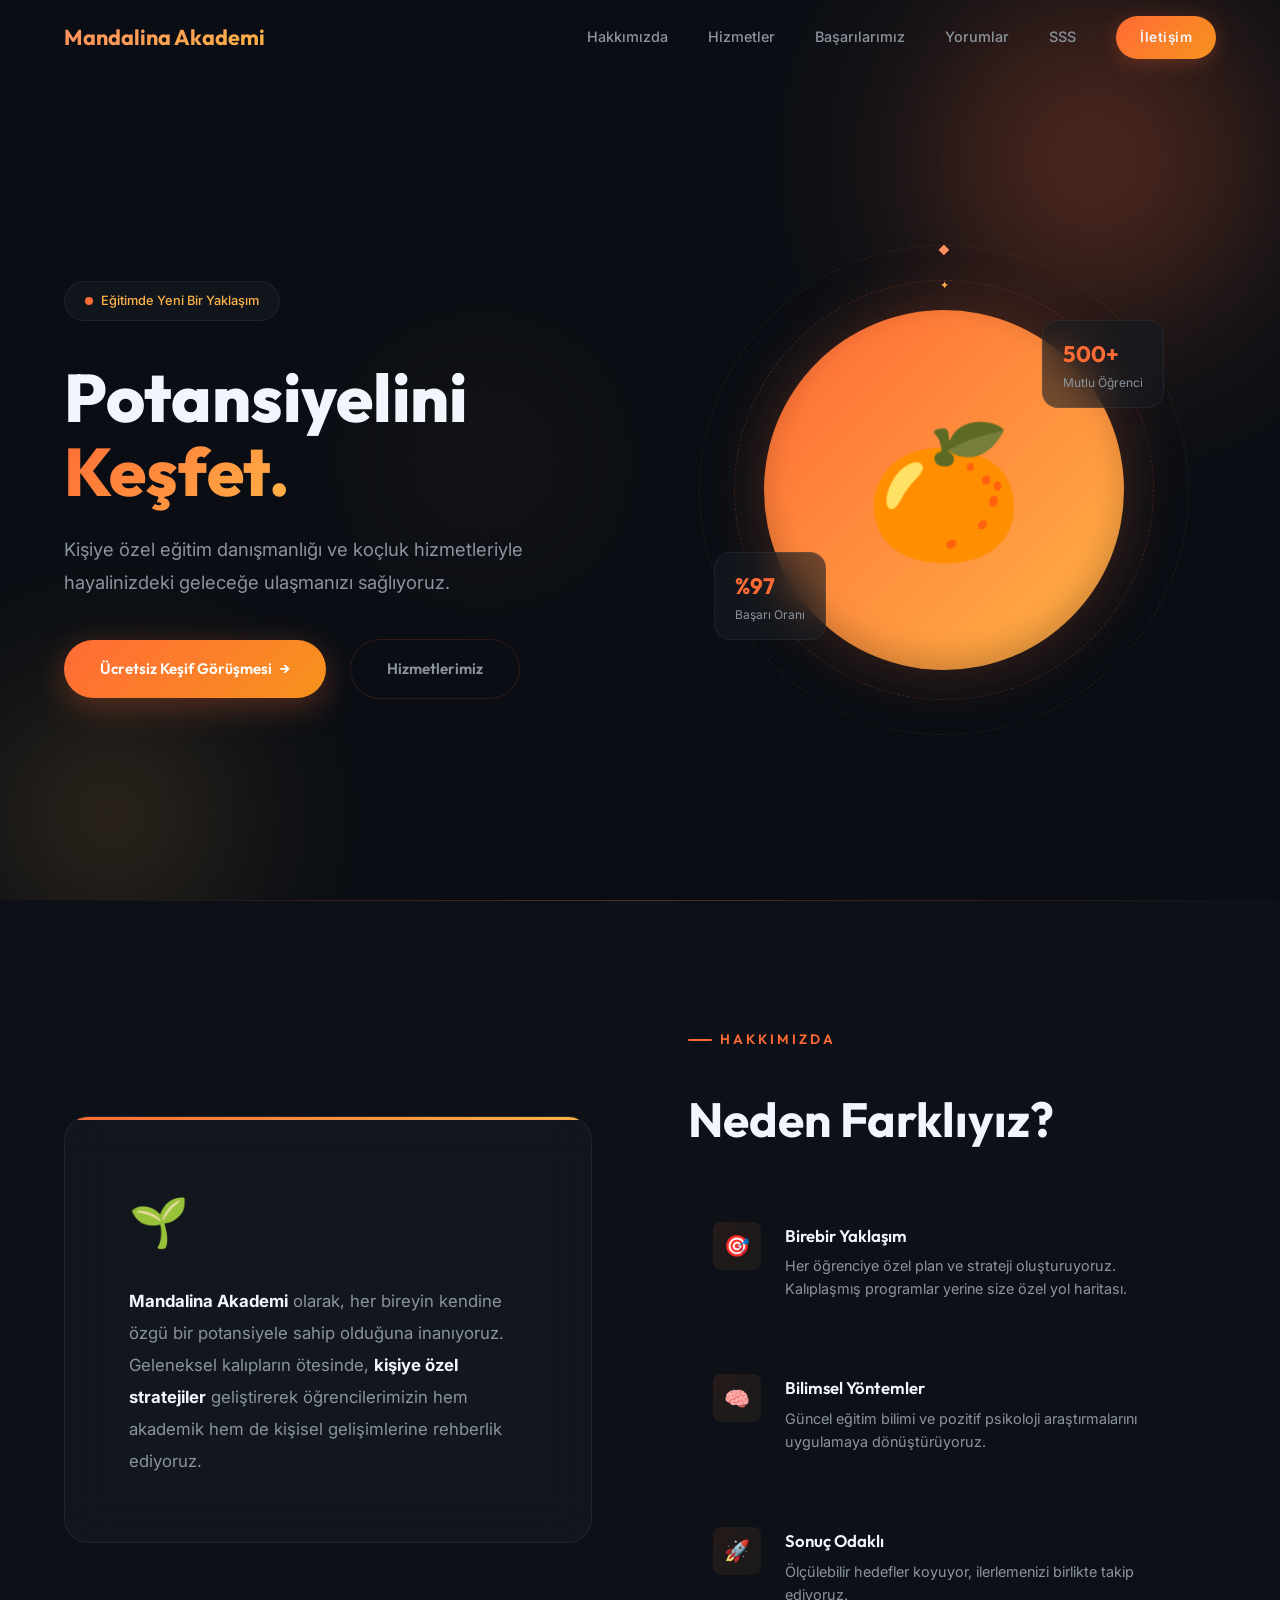
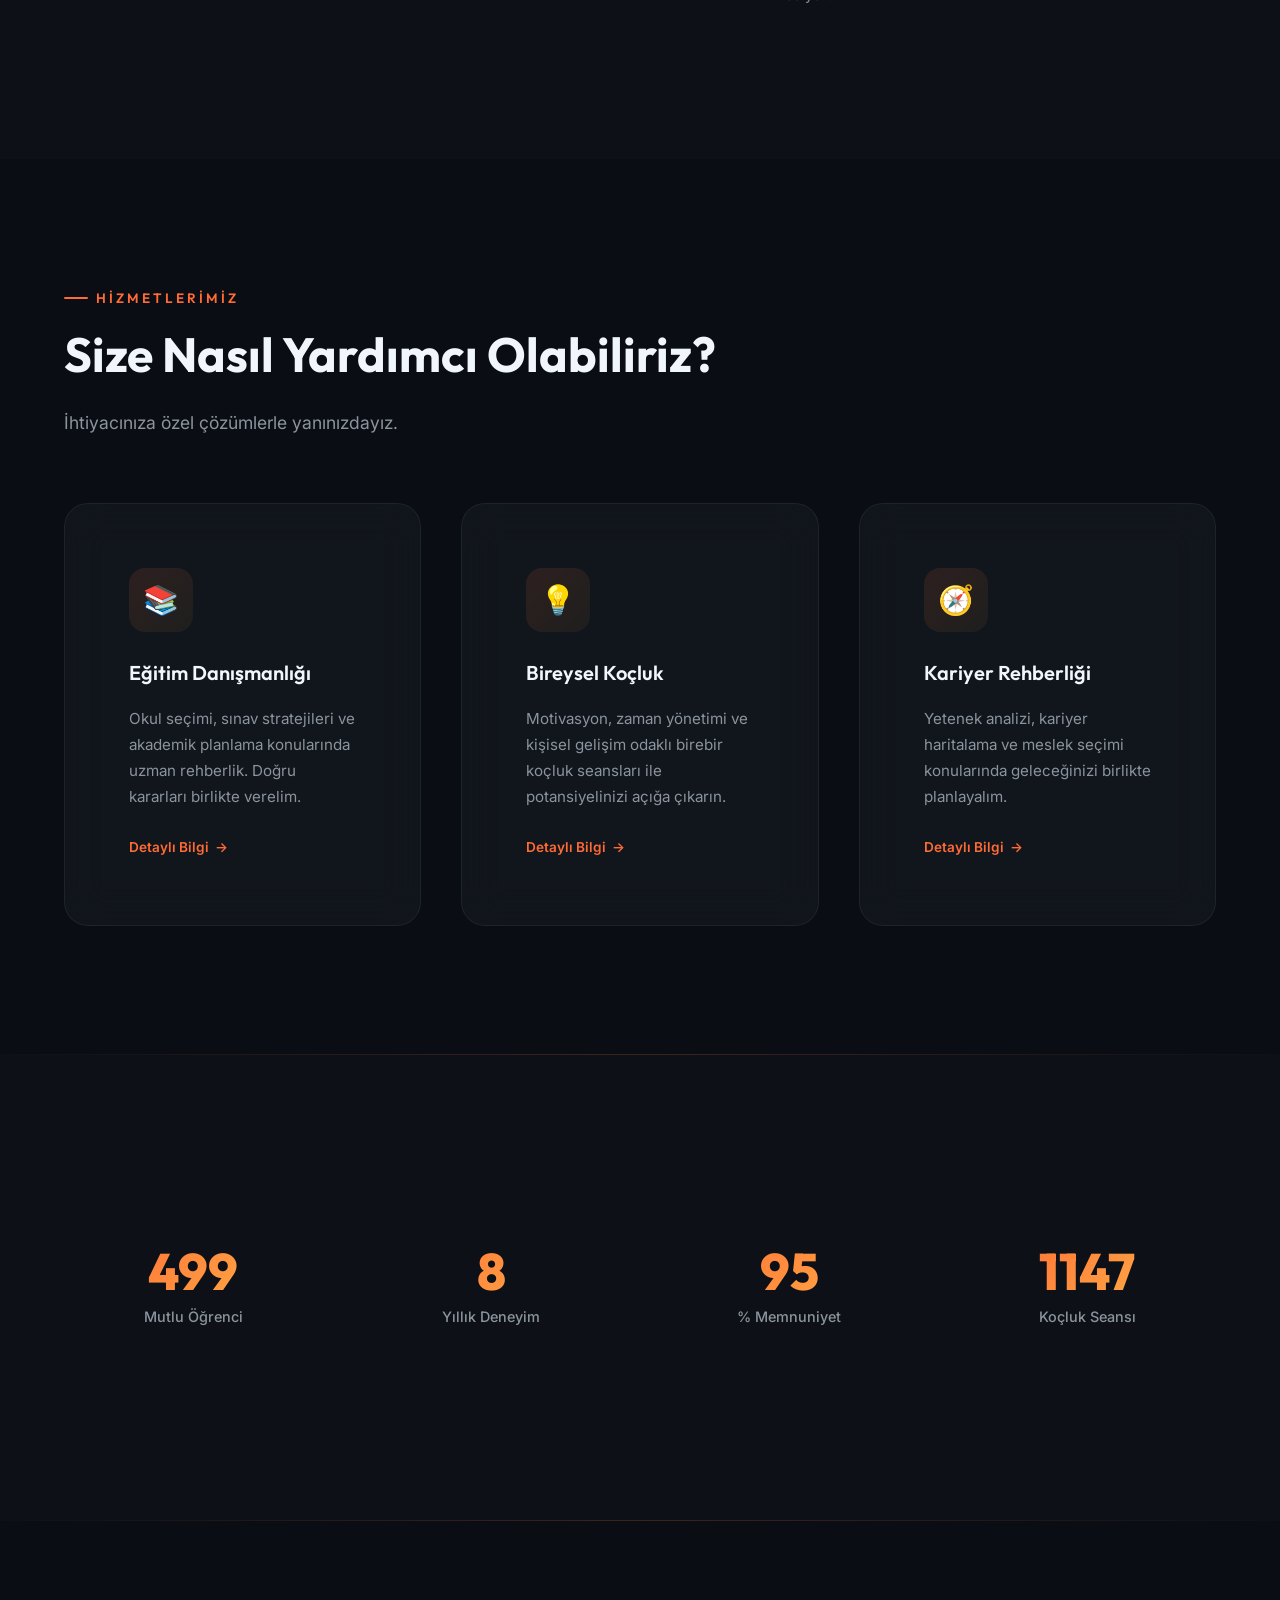
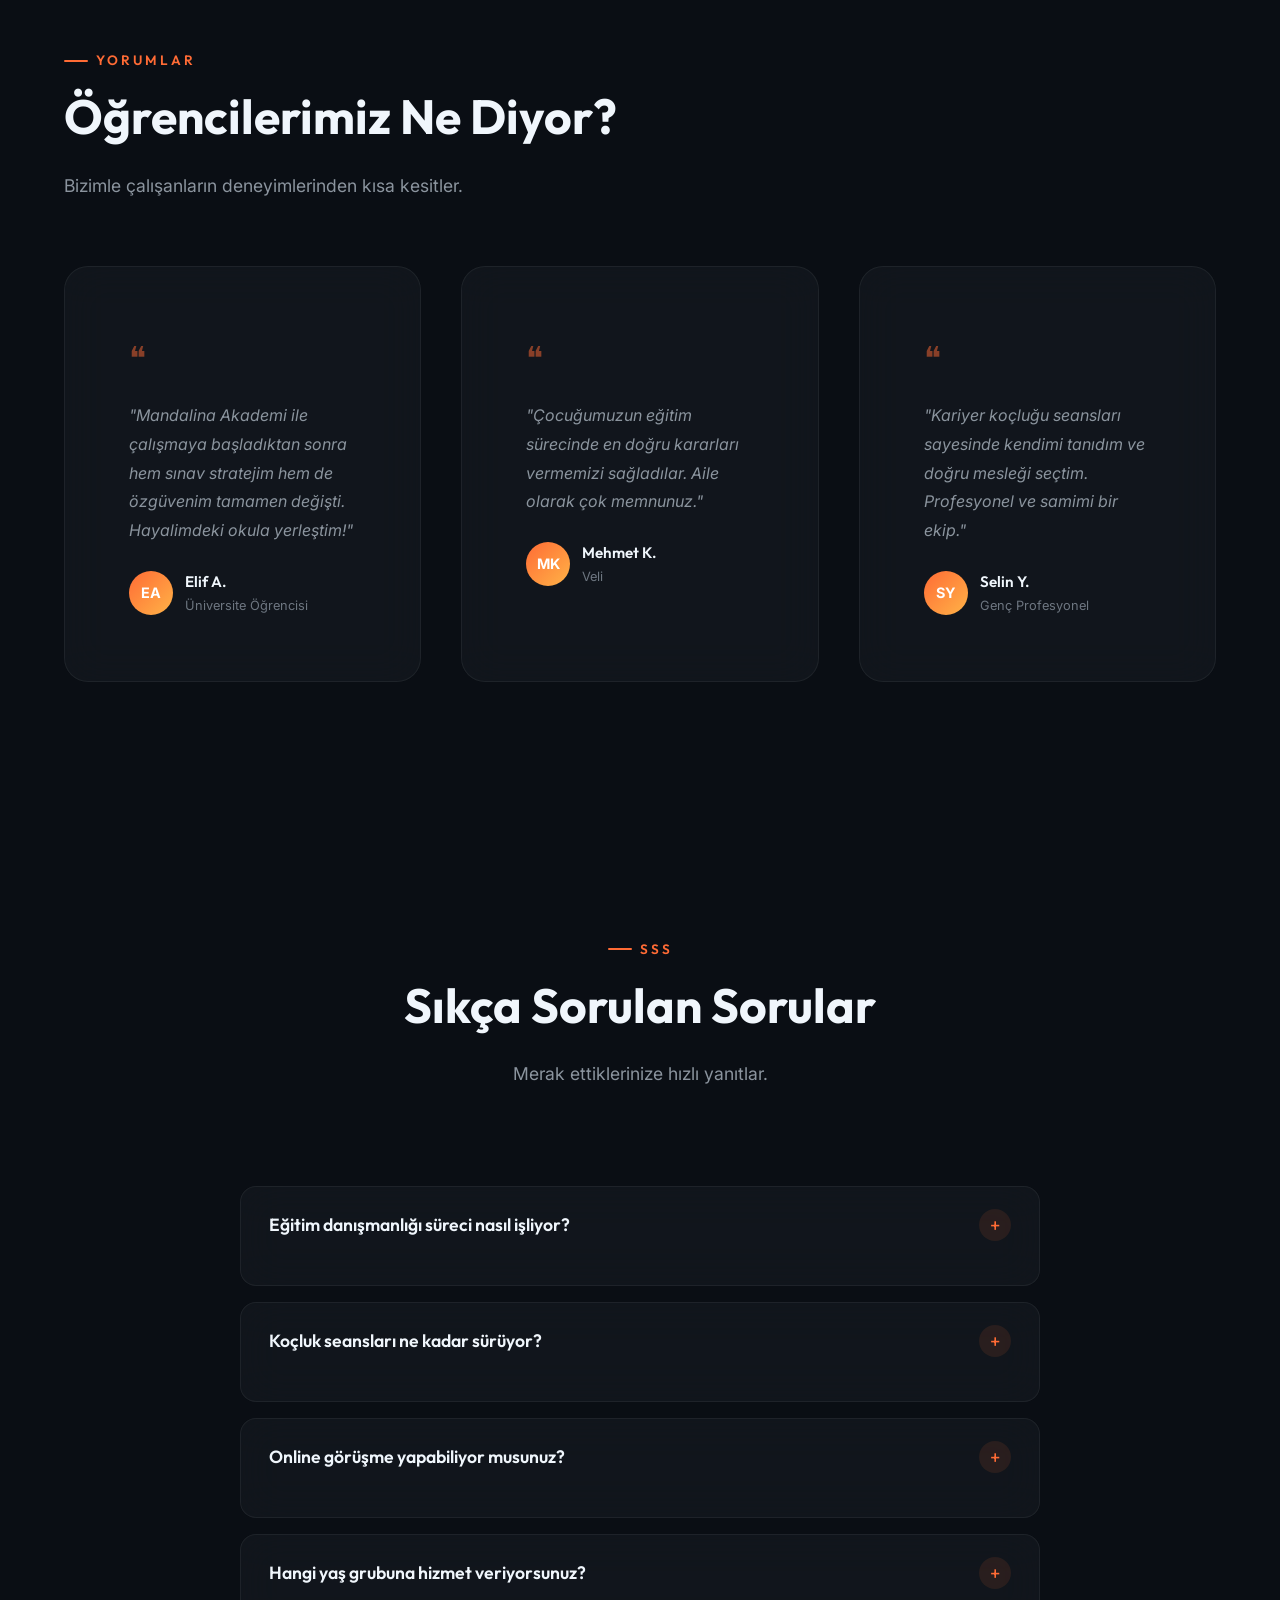
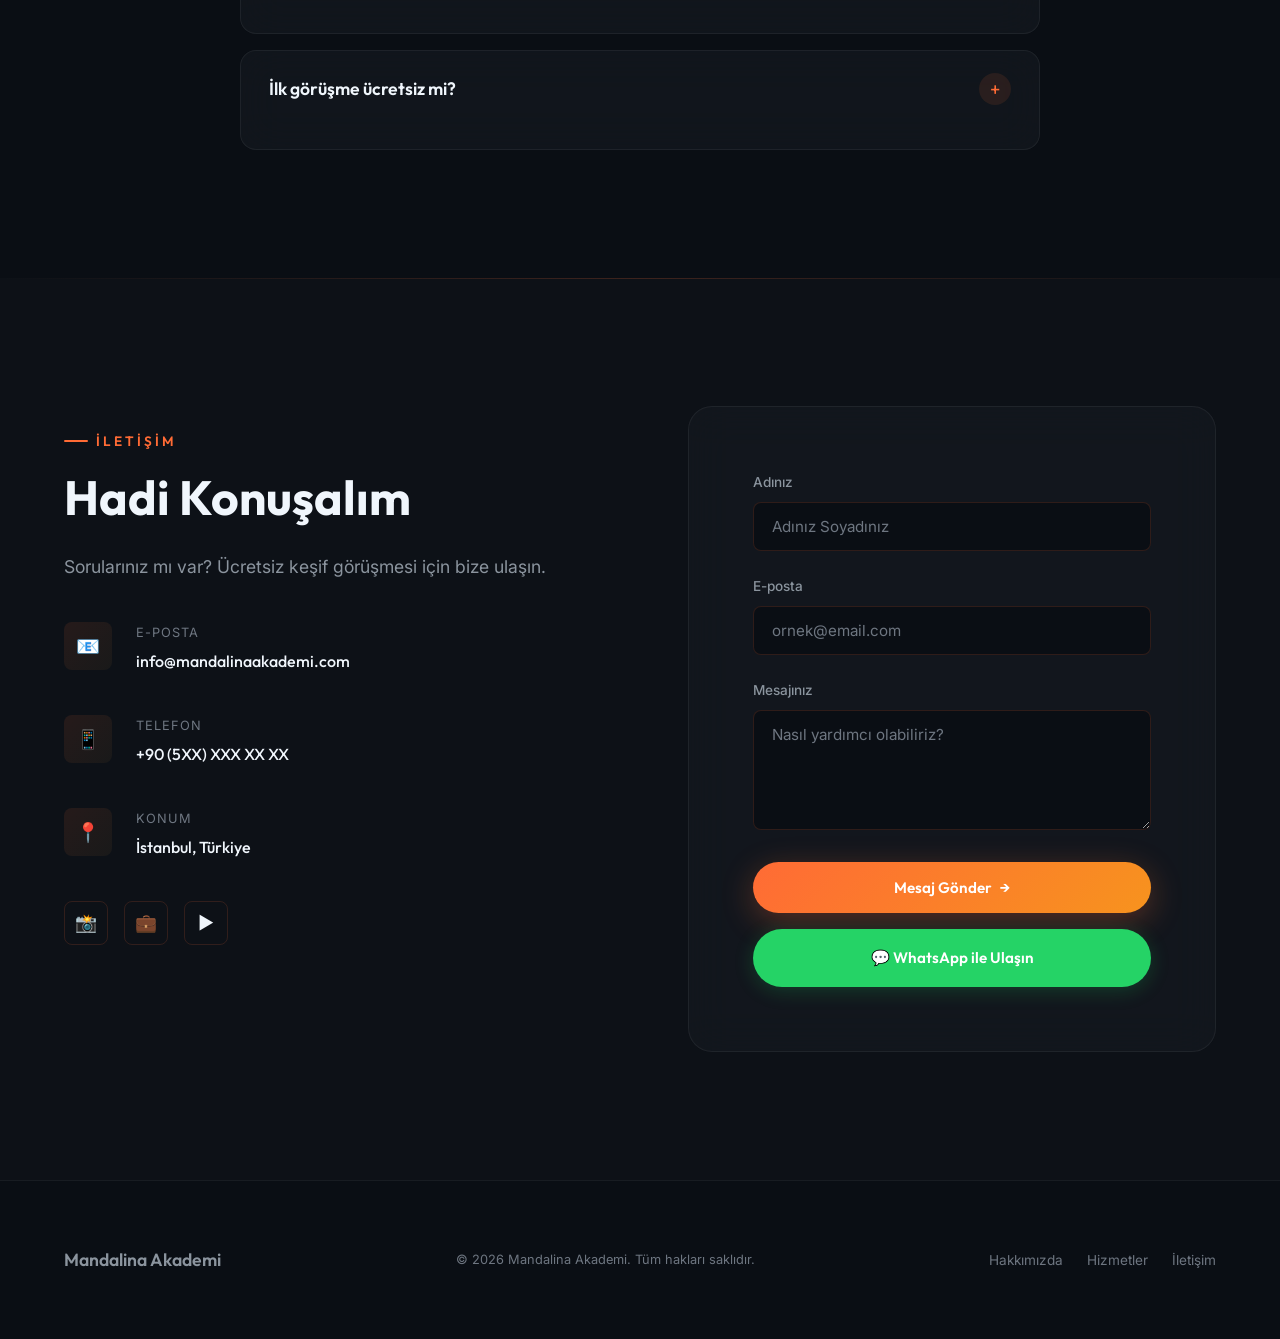
==== index.html @ 4f26d0f7 "main" ====
<!DOCTYPE html>
<html lang="tr">

<head>
  <meta charset="UTF-8">
  <meta name="viewport" content="width=device-width, initial-scale=1.0">
  <meta name="description"
    content="Mandalina Akademi – Eğitim danışmanlığı ve koçluk hizmetleri ile potansiyelinizi keşfedin. Kişiye özel rehberlik, kariyer koçluğu ve akademik danışmanlık.">
  <meta name="keywords"
    content="eğitim danışmanlığı, koçluk, kariyer rehberliği, akademik danışmanlık, Mandalina Akademi">
  <meta name="author" content="Mandalina Akademi">
  <meta name="theme-color" content="#FF6B35">

  <!-- Open Graph -->
  <meta property="og:title" content="Mandalina Akademi – Eğitim Danışmanlığı & Koçluk">
  <meta property="og:description"
    content="Potansiyelinizi keşfedin. Kişiye özel eğitim danışmanlığı ve koçluk hizmetleri.">
  <meta property="og:type" content="website">

  <title>Mandalina Akademi – Eğitim Danışmanlığı & Koçluk</title>

  <!-- Google Fonts -->
  <link rel="preconnect" href="https://fonts.googleapis.com">
  <link rel="preconnect" href="https://fonts.gstatic.com" crossorigin>
  <link
    href="https://fonts.googleapis.com/css2?family=Outfit:wght@300;400;500;600;700;800;900&family=Inter:wght@300;400;500;600&display=swap"
    rel="stylesheet">

  <link rel="stylesheet" href="style.css">
</head>

<body>

  <!-- ═══════════ NAVBAR ═══════════ -->
  <nav class="navbar" id="navbar">
    <div class="container">
      <a href="#hero" class="nav-logo">
        <span>Mandalina Akademi</span>
      </a>

      <div class="nav-links" id="navLinks">
        <a href="#about">Hakkımızda</a>
        <a href="#services">Hizmetler</a>
        <a href="#stats">Başarılarımız</a>
        <a href="#testimonials">Yorumlar</a>
        <a href="#faq">SSS</a>
        <a href="#contact" class="nav-cta">İletişim</a>
      </div>

      <div class="nav-hamburger" id="navHamburger">
        <span></span>
        <span></span>
        <span></span>
      </div>
    </div>
    <div class="nav-overlay" id="navOverlay"></div>
  </nav>

  <!-- ═══════════ HERO ═══════════ -->
  <section class="hero" id="hero">
    <div class="hero-bg">
      <div class="hero-orb hero-orb--1"></div>
      <div class="hero-orb hero-orb--2"></div>
      <div class="hero-orb hero-orb--3"></div>
    </div>

    <div class="container">
      <div class="hero-content">
        <div class="hero-badge">
          <span class="dot"></span>
          Eğitimde Yeni Bir Yaklaşım
        </div>

        <h1 class="hero-title">
          Potansiyelini<br>
          <span class="highlight">Keşfet.</span>
        </h1>

        <p class="hero-desc">
          Kişiye özel eğitim danışmanlığı ve koçluk hizmetleriyle
          hayalinizdeki geleceğe ulaşmanızı sağlıyoruz.
        </p>

        <div class="hero-actions">
          <a href="#contact" class="btn btn-primary">
            <span class="btn-text">Ücretsiz Keşif Görüşmesi</span>
            <span class="btn-text">→</span>
          </a>
          <a href="#services" class="btn btn-secondary">
            Hizmetlerimiz
          </a>
        </div>
      </div>

      <div class="hero-visual">
        <div class="hero-mandarin">
          <div class="orbit-ring"></div>
          <div class="orbit-ring orbit-ring-2"></div>
          <div class="mandarin-circle">🍊</div>

          <div class="float-stat float-stat--1">
            <div class="stat-value">500+</div>
            <div class="stat-label">Mutlu Öğrenci</div>
          </div>

          <div class="float-stat float-stat--2">
            <div class="stat-value">%97</div>
            <div class="stat-label">Başarı Oranı</div>
          </div>
        </div>
      </div>
    </div>
  </section>

  <!-- ═══════════ ABOUT ═══════════ -->
  <section class="section about" id="about">
    <div class="container">
      <div class="about-visual reveal">
        <div class="about-card-main">
          <span class="about-emoji">🌱</span>
          <p>
            <strong>Mandalina Akademi</strong> olarak, her bireyin kendine özgü
            bir potansiyele sahip olduğuna inanıyoruz. Geleneksel kalıpların ötesinde,
            <strong>kişiye özel stratejiler</strong> geliştirerek öğrencilerimizin
            hem akademik hem de kişisel gelişimlerine rehberlik ediyoruz.
          </p>
        </div>
      </div>

      <div class="about-features reveal">
        <div class="section-label">Hakkımızda</div>
        <h2 class="section-title">Neden Farklıyız?</h2>

        <div class="about-feature">
          <div class="feature-icon">🎯</div>
          <div>
            <h3>Birebir Yaklaşım</h3>
            <p>Her öğrenciye özel plan ve strateji oluşturuyoruz. Kalıplaşmış programlar yerine size özel yol haritası.
            </p>
          </div>
        </div>

        <div class="about-feature">
          <div class="feature-icon">🧠</div>
          <div>
            <h3>Bilimsel Yöntemler</h3>
            <p>Güncel eğitim bilimi ve pozitif psikoloji araştırmalarını uygulamaya dönüştürüyoruz.</p>
          </div>
        </div>

        <div class="about-feature">
          <div class="feature-icon">🚀</div>
          <div>
            <h3>Sonuç Odaklı</h3>
            <p>Ölçülebilir hedefler koyuyor, ilerlemenizi birlikte takip ediyoruz.</p>
          </div>
        </div>
      </div>
    </div>
  </section>

  <!-- ═══════════ SERVICES ═══════════ -->
  <section class="section services" id="services">
    <div class="container">
      <div class="reveal">
        <div class="section-label">Hizmetlerimiz</div>
        <h2 class="section-title">Size Nasıl Yardımcı Olabiliriz?</h2>
        <p class="section-subtitle">
          İhtiyacınıza özel çözümlerle yanınızdayız.
        </p>
      </div>

      <div class="services-grid reveal-stagger">
        <div class="service-card">
          <div class="card-icon">📚</div>
          <h3>Eğitim Danışmanlığı</h3>
          <p>
            Okul seçimi, sınav stratejileri ve akademik planlama konularında
            uzman rehberlik. Doğru kararları birlikte verelim.
          </p>
          <a href="#contact" class="card-link">Detaylı Bilgi <span>→</span></a>
        </div>

        <div class="service-card">
          <div class="card-icon">💡</div>
          <h3>Bireysel Koçluk</h3>
          <p>
            Motivasyon, zaman yönetimi ve kişisel gelişim odaklı
            birebir koçluk seansları ile potansiyelinizi açığa çıkarın.
          </p>
          <a href="#contact" class="card-link">Detaylı Bilgi <span>→</span></a>
        </div>

        <div class="service-card">
          <div class="card-icon">🧭</div>
          <h3>Kariyer Rehberliği</h3>
          <p>
            Yetenek analizi, kariyer haritalama ve meslek seçimi konularında
            geleceğinizi birlikte planlayalım.
          </p>
          <a href="#contact" class="card-link">Detaylı Bilgi <span>→</span></a>
        </div>
      </div>
    </div>
  </section>

  <!-- ═══════════ STATS ═══════════ -->
  <section class="section stats" id="stats">
    <div class="container">
      <div class="stats-grid reveal-stagger">
        <div class="stat-item">
          <div class="stat-number" data-target="500">0</div>
          <div class="stat-text">Mutlu Öğrenci</div>
        </div>
        <div class="stat-item">
          <div class="stat-number" data-target="8">0</div>
          <div class="stat-text">Yıllık Deneyim</div>
        </div>
        <div class="stat-item">
          <div class="stat-number" data-target="97">0</div>
          <div class="stat-text">% Memnuniyet</div>
        </div>
        <div class="stat-item">
          <div class="stat-number" data-target="1200">0</div>
          <div class="stat-text">Koçluk Seansı</div>
        </div>
      </div>
    </div>
  </section>

  <!-- ═══════════ TESTIMONIALS ═══════════ -->
  <section class="section testimonials" id="testimonials">
    <div class="container">
      <div class="reveal">
        <div class="section-label">Yorumlar</div>
        <h2 class="section-title">Öğrencilerimiz Ne Diyor?</h2>
        <p class="section-subtitle">
          Bizimle çalışanların deneyimlerinden kısa kesitler.
        </p>
      </div>

      <div class="testimonials-slider reveal-stagger">
        <div class="testimonial-card">
          <span class="quote-icon">❝</span>
          <blockquote>
            "Mandalina Akademi ile çalışmaya başladıktan sonra hem sınav
            stratejim hem de özgüvenim tamamen değişti. Hayalimdeki okula
            yerleştim!"
          </blockquote>
          <div class="testimonial-author">
            <div class="avatar">EA</div>
            <div>
              <div class="author-name">Elif A.</div>
              <div class="author-role">Üniversite Öğrencisi</div>
            </div>
          </div>
        </div>

        <div class="testimonial-card">
          <span class="quote-icon">❝</span>
          <blockquote>
            "Çocuğumuzun eğitim sürecinde en doğru kararları vermemizi
            sağladılar. Aile olarak çok memnunuz."
          </blockquote>
          <div class="testimonial-author">
            <div class="avatar">MK</div>
            <div>
              <div class="author-name">Mehmet K.</div>
              <div class="author-role">Veli</div>
            </div>
          </div>
        </div>

        <div class="testimonial-card">
          <span class="quote-icon">❝</span>
          <blockquote>
            "Kariyer koçluğu seansları sayesinde kendimi tanıdım ve
            doğru mesleği seçtim. Profesyonel ve samimi bir ekip."
          </blockquote>
          <div class="testimonial-author">
            <div class="avatar">SY</div>
            <div>
              <div class="author-name">Selin Y.</div>
              <div class="author-role">Genç Profesyonel</div>
            </div>
          </div>
        </div>
      </div>
    </div>
  </section>

  <!-- ═══════════ FAQ (SSS) ═══════════ -->
  <section class="section faq" id="faq">
    <div class="container">
      <div class="faq-header reveal">
        <div class="section-label">SSS</div>
        <h2 class="section-title">Sıkça Sorulan Sorular</h2>
        <p class="section-subtitle">
          Merak ettiklerinize hızlı yanıtlar.
        </p>
      </div>

      <div class="faq-list reveal">
        <div class="faq-item">
          <button class="faq-question" id="faq-btn-1" aria-expanded="false" aria-controls="faq-answer-1">
            <span>Eğitim danışmanlığı süreci nasıl işliyor?</span>
            <span class="faq-icon">+</span>
          </button>
          <div class="faq-answer" id="faq-answer-1" role="region" aria-labelledby="faq-btn-1">
            <p>İlk olarak ücretsiz bir keşif görüşmesi yapıyoruz. Bu görüşmede ihtiyaçlarınızı, hedeflerinizi ve mevcut
              durumunuzu analiz ediyoruz. Ardından size özel bir yol haritası oluşturuyor ve düzenli seanslarla
              ilerlemenizi takip ediyoruz.</p>
          </div>
        </div>

        <div class="faq-item">
          <button class="faq-question" id="faq-btn-2" aria-expanded="false" aria-controls="faq-answer-2">
            <span>Koçluk seansları ne kadar sürüyor?</span>
            <span class="faq-icon">+</span>
          </button>
          <div class="faq-answer" id="faq-answer-2" role="region" aria-labelledby="faq-btn-2">
            <p>Her seans yaklaşık 50-60 dakika sürmektedir. Seans sıklığı ve toplam süre, kişisel hedeflerinize ve
              ihtiyaçlarınıza göre birlikte belirlenir. Genellikle haftada bir seans önerilir.</p>
          </div>
        </div>

        <div class="faq-item">
          <button class="faq-question" id="faq-btn-3" aria-expanded="false" aria-controls="faq-answer-3">
            <span>Online görüşme yapabiliyor musunuz?</span>
            <span class="faq-icon">+</span>
          </button>
          <div class="faq-answer" id="faq-answer-3" role="region" aria-labelledby="faq-btn-3">
            <p>Evet! Yüz yüze seansların yanı sıra Zoom ve Google Meet üzerinden online seanslar da düzenliyoruz.
              Türkiye'nin her yerinden ve yurt dışından hizmet alabilirsiniz.</p>
          </div>
        </div>

        <div class="faq-item">
          <button class="faq-question" id="faq-btn-4" aria-expanded="false" aria-controls="faq-answer-4">
            <span>Hangi yaş grubuna hizmet veriyorsunuz?</span>
            <span class="faq-icon">+</span>
          </button>
          <div class="faq-answer" id="faq-answer-4" role="region" aria-labelledby="faq-btn-4">
            <p>Ortaokul, lise ve üniversite öğrencilerine eğitim danışmanlığı; her yaş grubundaki bireylere ise bireysel
              koçluk ve kariyer rehberliği hizmeti veriyoruz.</p>
          </div>
        </div>

        <div class="faq-item">
          <button class="faq-question" id="faq-btn-5" aria-expanded="false" aria-controls="faq-answer-5">
            <span>İlk görüşme ücretsiz mi?</span>
            <span class="faq-icon">+</span>
          </button>
          <div class="faq-answer" id="faq-answer-5" role="region" aria-labelledby="faq-btn-5">
            <p>Evet, ilk keşif görüşmemiz tamamen ücretsizdir. Bu görüşmede sizi tanıyor, ihtiyaçlarınızı belirliyoruz
              ve birlikte çalışıp çalışamayacağımıza karar veriyoruz. Herhangi bir taahhüt gerektirmez.</p>
          </div>
        </div>
      </div>
    </div>
  </section>

  <!-- ═══════════ CONTACT ═══════════ -->
  <section class="section contact" id="contact">
    <div class="container">
      <div class="contact-info reveal">
        <div class="section-label">İletişim</div>
        <h2 class="section-title">Hadi Konuşalım</h2>
        <p class="section-subtitle" style="margin-bottom: 2.5rem;">
          Sorularınız mı var? Ücretsiz keşif görüşmesi için bize ulaşın.
        </p>

        <div class="info-item">
          <div class="info-icon">📧</div>
          <div>
            <div class="info-label">E-posta</div>
            <div class="info-value">info@mandalinaakademi.com</div>
          </div>
        </div>

        <div class="info-item">
          <div class="info-icon">📱</div>
          <div>
            <div class="info-label">Telefon</div>
            <div class="info-value">+90 (5XX) XXX XX XX</div>
          </div>
        </div>

        <div class="info-item">
          <div class="info-icon">📍</div>
          <div>
            <div class="info-label">Konum</div>
            <div class="info-value">İstanbul, Türkiye</div>
          </div>
        </div>

        <div class="social-links">
          <a href="#" class="social-link" aria-label="Instagram" title="Instagram">📸</a>
          <a href="#" class="social-link" aria-label="LinkedIn" title="LinkedIn">💼</a>
          <a href="#" class="social-link" aria-label="YouTube" title="YouTube">▶️</a>
        </div>
      </div>

      <div class="reveal">
        <form class="contact-form" id="contactForm">
          <div class="form-group">
            <label for="name">Adınız</label>
            <input type="text" id="name" name="name" placeholder="Adınız Soyadınız" required>
          </div>

          <div class="form-group">
            <label for="email">E-posta</label>
            <input type="email" id="email" name="email" placeholder="ornek@email.com" required>
          </div>

          <div class="form-group">
            <label for="message">Mesajınız</label>
            <textarea id="message" name="message" placeholder="Nasıl yardımcı olabiliriz?" required></textarea>
          </div>

          <button type="submit" class="btn btn-primary" style="width: 100%; justify-content: center;">
            <span class="btn-text">Mesaj Gönder</span>
            <span class="btn-text">→</span>
          </button>

          <a href="https://wa.me/905XXXXXXXXX" target="_blank" class="btn btn-whatsapp">
            💬 WhatsApp ile Ulaşın
          </a>
        </form>
      </div>
    </div>
  </section>

  <!-- ═══════════ FOOTER ═══════════ -->
  <footer class="footer">
    <div class="container">
      <div class="footer-logo">

        <span>Mandalina Akademi</span>
      </div>

      <p class="footer-copy">© 2026 Mandalina Akademi. Tüm hakları saklıdır.</p>

      <div class="footer-links">
        <a href="#about">Hakkımızda</a>
        <a href="#services">Hizmetler</a>
        <a href="#contact">İletişim</a>
      </div>
    </div>
  </footer>

  <script src="script.js"></script>
</body>

</html>
---- style.css ----
/* ============================================
   MANDALINA AKADEMİ – Design System & Styles
   ============================================ */

/* Google Fonts */
@import url('https://fonts.googleapis.com/css2?family=Outfit:wght@300;400;500;600;700;800;900&family=Inter:wght@300;400;500;600&display=swap');

/* ── CSS Custom Properties ── */
:root {
  /* Colors */
  --clr-primary: #FF6B35;
  --clr-primary-light: #FF8F5E;
  --clr-primary-dark: #E55A28;
  --clr-accent: #FFB347;
  --clr-accent-glow: #F7931E;
  --clr-gold: #FFD700;

  --clr-bg-deep: #0A0E14;
  --clr-bg: #0D1117;
  --clr-bg-card: #161B22;
  --clr-bg-card-hover: #1C2230;
  --clr-bg-elevated: #21262D;

  --clr-text: #F0F6FC;
  --clr-text-muted: #8B949E;
  --clr-text-subtle: #6E7681;
  --clr-border: rgba(255, 107, 53, 0.15);
  --clr-border-hover: rgba(255, 107, 53, 0.35);

  /* Glass */
  --glass-bg: rgba(22, 27, 34, 0.6);
  --glass-border: rgba(255, 255, 255, 0.06);
  --glass-blur: 20px;

  /* Typography */
  --ff-heading: 'Outfit', sans-serif;
  --ff-body: 'Inter', sans-serif;

  /* Spacing */
  --space-xs: 0.5rem;
  --space-sm: 1rem;
  --space-md: 1.5rem;
  --space-lg: 2.5rem;
  --space-xl: 4rem;
  --space-2xl: 6rem;
  --space-3xl: 8rem;

  /* Radii */
  --radius-sm: 8px;
  --radius-md: 16px;
  --radius-lg: 24px;
  --radius-xl: 32px;
  --radius-full: 9999px;

  /* Transitions */
  --ease-out: cubic-bezier(0.16, 1, 0.3, 1);
  --ease-bounce: cubic-bezier(0.34, 1.56, 0.64, 1);
  --duration-fast: 0.2s;
  --duration-normal: 0.4s;
  --duration-slow: 0.7s;

  /* Shadows */
  --shadow-glow: 0 0 40px rgba(255, 107, 53, 0.15);
  --shadow-glow-strong: 0 0 60px rgba(255, 107, 53, 0.25);
  --shadow-card: 0 8px 32px rgba(0, 0, 0, 0.3);
  --shadow-elevated: 0 16px 48px rgba(0, 0, 0, 0.4);
}

/* ── Reset & Base ── */
*,
*::before,
*::after {
  margin: 0;
  padding: 0;
  box-sizing: border-box;
}

html {
  scroll-behavior: smooth;
  scroll-padding-top: 80px;
  font-size: 16px;
}

body {
  font-family: var(--ff-body);
  background-color: var(--clr-bg-deep);
  color: var(--clr-text);
  line-height: 1.7;
  overflow-x: hidden;
  -webkit-font-smoothing: antialiased;
  -moz-osx-font-smoothing: grayscale;
}

a {
  text-decoration: none;
  color: inherit;
  transition: color var(--duration-fast) var(--ease-out);
}

ul { list-style: none; }

img {
  max-width: 100%;
  display: block;
}

button, input, textarea {
  font-family: inherit;
  border: none;
  outline: none;
  background: none;
}

::selection {
  background: var(--clr-primary);
  color: var(--clr-text);
}

/* Scrollbar */
::-webkit-scrollbar {
  width: 6px;
}
::-webkit-scrollbar-track {
  background: var(--clr-bg-deep);
}
::-webkit-scrollbar-thumb {
  background: var(--clr-primary);
  border-radius: var(--radius-full);
}

/* ── Container ── */
.container {
  width: 100%;
  max-width: 1200px;
  margin: 0 auto;
  padding: 0 var(--space-md);
}

/* ── Section Base ── */
.section {
  padding: var(--space-3xl) 0;
  position: relative;
}

.section-label {
  font-family: var(--ff-heading);
  font-size: 0.85rem;
  font-weight: 600;
  letter-spacing: 3px;
  text-transform: uppercase;
  color: var(--clr-primary);
  margin-bottom: var(--space-sm);
  display: flex;
  align-items: center;
  gap: var(--space-xs);
}

.section-label::before {
  content: '';
  display: inline-block;
  width: 24px;
  height: 2px;
  background: var(--clr-primary);
  border-radius: 2px;
}

.section-title {
  font-family: var(--ff-heading);
  font-size: clamp(2rem, 4vw, 3rem);
  font-weight: 700;
  line-height: 1.2;
  margin-bottom: var(--space-md);
  color: var(--clr-text);
}

.section-subtitle {
  font-size: 1.1rem;
  color: var(--clr-text-muted);
  max-width: 560px;
  line-height: 1.8;
}

/* ── Navbar ── */
.navbar {
  position: fixed;
  top: 0;
  left: 0;
  right: 0;
  z-index: 1000;
  padding: var(--space-sm) 0;
  transition: all var(--duration-normal) var(--ease-out);
}

.navbar.scrolled {
  background: rgba(10, 14, 20, 0.85);
  backdrop-filter: blur(20px);
  -webkit-backdrop-filter: blur(20px);
  border-bottom: 1px solid var(--glass-border);
  padding: 0.7rem 0;
}

.navbar .container {
  display: flex;
  align-items: center;
  justify-content: space-between;
}

.nav-logo {
  display: flex;
  align-items: center;
  gap: 10px;
  font-family: var(--ff-heading);
  font-weight: 700;
  font-size: 1.35rem;
  color: var(--clr-text);
}

.nav-logo .logo-icon {
  width: 36px;
  height: 36px;
  background: linear-gradient(135deg, var(--clr-primary), var(--clr-accent));
  border-radius: 50%;
  display: flex;
  align-items: center;
  justify-content: center;
  font-size: 1.1rem;
  box-shadow: 0 0 20px rgba(255, 107, 53, 0.3);
}

.nav-logo span {
  background: linear-gradient(135deg, var(--clr-primary-light), var(--clr-accent));
  -webkit-background-clip: text;
  -webkit-text-fill-color: transparent;
  background-clip: text;
}

.nav-links {
  display: flex;
  align-items: center;
  gap: var(--space-lg);
}

.nav-links a {
  font-size: 0.9rem;
  font-weight: 500;
  color: var(--clr-text-muted);
  position: relative;
  padding: 4px 0;
  transition: color var(--duration-fast) var(--ease-out);
}

.nav-links a::after {
  content: '';
  position: absolute;
  bottom: -2px;
  left: 0;
  width: 0;
  height: 2px;
  background: var(--clr-primary);
  border-radius: 2px;
  transition: width var(--duration-normal) var(--ease-out);
}

.nav-links a:hover {
  color: var(--clr-text);
}

.nav-links a:hover::after {
  width: 100%;
}

.nav-cta {
  background: linear-gradient(135deg, var(--clr-primary), var(--clr-accent-glow));
  color: var(--clr-text) !important;
  padding: 10px 24px !important;
  border-radius: var(--radius-full);
  font-weight: 600 !important;
  font-size: 0.85rem !important;
  letter-spacing: 0.5px;
  transition: all var(--duration-normal) var(--ease-out) !important;
  box-shadow: 0 4px 20px rgba(255, 107, 53, 0.25);
}

.nav-cta::after {
  display: none !important;
}

.nav-cta:hover {
  transform: translateY(-2px);
  box-shadow: 0 6px 30px rgba(255, 107, 53, 0.4) !important;
}

/* Hamburger */
.nav-hamburger {
  display: none;
  flex-direction: column;
  gap: 5px;
  cursor: pointer;
  padding: 5px;
  z-index: 1001;
}

.nav-hamburger span {
  display: block;
  width: 24px;
  height: 2px;
  background: var(--clr-text);
  border-radius: 2px;
  transition: all var(--duration-normal) var(--ease-out);
}

.nav-hamburger.active span:nth-child(1) {
  transform: rotate(45deg) translate(5px, 5px);
}
.nav-hamburger.active span:nth-child(2) {
  opacity: 0;
}
.nav-hamburger.active span:nth-child(3) {
  transform: rotate(-45deg) translate(5px, -5px);
}

/* ── HERO ── */
.hero {
  min-height: 100vh;
  display: flex;
  align-items: center;
  position: relative;
  overflow: hidden;
  padding-top: 80px;
}

/* Animated background orbs */
.hero-bg {
  position: absolute;
  inset: 0;
  pointer-events: none;
  z-index: 0;
}

.hero-orb {
  position: absolute;
  border-radius: 50%;
  filter: blur(80px);
  opacity: 0.4;
  animation: orbFloat 8s ease-in-out infinite alternate;
}

.hero-orb--1 {
  width: 500px;
  height: 500px;
  background: radial-gradient(circle, var(--clr-primary), transparent 70%);
  top: -10%;
  right: -5%;
  animation-delay: 0s;
}

.hero-orb--2 {
  width: 350px;
  height: 350px;
  background: radial-gradient(circle, var(--clr-accent), transparent 70%);
  bottom: -10%;
  left: -5%;
  animation-delay: -3s;
  opacity: 0.25;
}

.hero-orb--3 {
  width: 200px;
  height: 200px;
  background: radial-gradient(circle, var(--clr-primary-light), transparent 70%);
  top: 40%;
  left: 30%;
  animation-delay: -5s;
  opacity: 0.15;
}

@keyframes orbFloat {
  0% { transform: translate(0, 0) scale(1); }
  100% { transform: translate(30px, -40px) scale(1.1); }
}

.hero .container {
  position: relative;
  z-index: 1;
  display: grid;
  grid-template-columns: 1fr 1fr;
  gap: var(--space-xl);
  align-items: center;
}

.hero-content {
  max-width: 600px;
}

.hero-badge {
  display: inline-flex;
  align-items: center;
  gap: 8px;
  background: var(--glass-bg);
  backdrop-filter: blur(var(--glass-blur));
  border: 1px solid var(--glass-border);
  padding: 8px 20px;
  border-radius: var(--radius-full);
  font-size: 0.8rem;
  font-weight: 500;
  color: var(--clr-accent);
  margin-bottom: var(--space-lg);
  animation: fadeInUp 0.8s var(--ease-out) both;
}

.hero-badge .dot {
  width: 8px;
  height: 8px;
  background: var(--clr-primary);
  border-radius: 50%;
  animation: pulse 2s ease-in-out infinite;
}

@keyframes pulse {
  0%, 100% { opacity: 1; transform: scale(1); }
  50% { opacity: 0.5; transform: scale(0.8); }
}

.hero-title {
  font-family: var(--ff-heading);
  font-size: clamp(2.5rem, 5.5vw, 4.2rem);
  font-weight: 800;
  line-height: 1.1;
  margin-bottom: var(--space-md);
  animation: fadeInUp 0.8s var(--ease-out) 0.15s both;
}

.hero-title .highlight {
  background: linear-gradient(135deg, var(--clr-primary), var(--clr-accent));
  -webkit-background-clip: text;
  -webkit-text-fill-color: transparent;
  background-clip: text;
}

.hero-desc {
  font-size: 1.15rem;
  color: var(--clr-text-muted);
  line-height: 1.8;
  margin-bottom: var(--space-lg);
  max-width: 480px;
  animation: fadeInUp 0.8s var(--ease-out) 0.3s both;
}

.hero-actions {
  display: flex;
  align-items: center;
  gap: var(--space-md);
  flex-wrap: wrap;
  animation: fadeInUp 0.8s var(--ease-out) 0.45s both;
}

/* Buttons */
.btn {
  display: inline-flex;
  align-items: center;
  gap: 8px;
  padding: 16px 36px;
  border-radius: var(--radius-full);
  font-family: var(--ff-heading);
  font-size: 0.95rem;
  font-weight: 600;
  cursor: pointer;
  transition: all var(--duration-normal) var(--ease-out);
  position: relative;
  overflow: hidden;
}

.btn-primary {
  background: linear-gradient(135deg, var(--clr-primary), var(--clr-accent-glow));
  color: white;
  box-shadow: 0 8px 32px rgba(255, 107, 53, 0.3);
}

.btn-primary:hover {
  transform: translateY(-3px);
  box-shadow: 0 12px 40px rgba(255, 107, 53, 0.45);
}

.btn-primary::before {
  content: '';
  position: absolute;
  inset: 0;
  background: linear-gradient(135deg, var(--clr-accent-glow), var(--clr-primary));
  opacity: 0;
  transition: opacity var(--duration-normal) var(--ease-out);
}

.btn-primary:hover::before {
  opacity: 1;
}

.btn-primary .btn-text {
  position: relative;
  z-index: 1;
}

.btn-secondary {
  background: transparent;
  color: var(--clr-text-muted);
  border: 1px solid var(--clr-border);
  backdrop-filter: blur(10px);
}

.btn-secondary:hover {
  color: var(--clr-text);
  border-color: var(--clr-border-hover);
  background: rgba(255, 107, 53, 0.05);
  transform: translateY(-2px);
}

/* Hero Visual */
.hero-visual {
  display: flex;
  justify-content: center;
  align-items: center;
  position: relative;
  animation: fadeInUp 1s var(--ease-out) 0.5s both;
}

.hero-mandarin {
  position: relative;
  width: 360px;
  height: 360px;
}

.mandarin-circle {
  width: 100%;
  height: 100%;
  border-radius: 50%;
  background: linear-gradient(135deg, var(--clr-primary), var(--clr-accent));
  display: flex;
  align-items: center;
  justify-content: center;
  font-size: 8rem;
  box-shadow: var(--shadow-glow-strong), inset 0 -10px 30px rgba(0,0,0,0.2);
  animation: floatMandarin 6s ease-in-out infinite;
  position: relative;
  z-index: 2;
}

@keyframes floatMandarin {
  0%, 100% { transform: translateY(0) rotate(0deg); }
  33% { transform: translateY(-15px) rotate(2deg); }
  66% { transform: translateY(-8px) rotate(-1deg); }
}

/* Orbit ring */
.orbit-ring {
  position: absolute;
  inset: -30px;
  border: 1px dashed rgba(255, 107, 53, 0.2);
  border-radius: 50%;
  animation: spinSlow 30s linear infinite;
}

.orbit-ring::before {
  content: '✦';
  position: absolute;
  top: -5px;
  left: 50%;
  transform: translateX(-50%);
  color: var(--clr-accent);
  font-size: 0.7rem;
}

.orbit-ring-2 {
  inset: -65px;
  border-color: rgba(255, 179, 71, 0.1);
  animation-direction: reverse;
  animation-duration: 45s;
}

.orbit-ring-2::before {
  content: '◆';
  color: var(--clr-primary-light);
}

@keyframes spinSlow {
  from { transform: rotate(0deg); }
  to { transform: rotate(360deg); }
}

/* Floating stats around mandarin */
.float-stat {
  position: absolute;
  background: var(--glass-bg);
  backdrop-filter: blur(var(--glass-blur));
  border: 1px solid var(--glass-border);
  border-radius: var(--radius-md);
  padding: 14px 20px;
  z-index: 3;
  animation: floatCard 5s ease-in-out infinite;
}

.float-stat--1 {
  top: 10px;
  right: -40px;
  animation-delay: 0s;
}

.float-stat--2 {
  bottom: 30px;
  left: -50px;
  animation-delay: -2s;
}

.float-stat .stat-value {
  font-family: var(--ff-heading);
  font-size: 1.4rem;
  font-weight: 700;
  color: var(--clr-primary);
}

.float-stat .stat-label {
  font-size: 0.75rem;
  color: var(--clr-text-muted);
}

@keyframes floatCard {
  0%, 100% { transform: translateY(0); }
  50% { transform: translateY(-10px); }
}

/* ── ABOUT ── */
.about {
  background: var(--clr-bg);
  position: relative;
}

.about::before {
  content: '';
  position: absolute;
  top: 0;
  left: 0;
  right: 0;
  height: 1px;
  background: linear-gradient(90deg, transparent, var(--clr-primary), transparent);
  opacity: 0.3;
}

.about .container {
  display: grid;
  grid-template-columns: 1fr 1fr;
  gap: var(--space-2xl);
  align-items: center;
}

.about-visual {
  position: relative;
}

.about-card-main {
  background: var(--glass-bg);
  backdrop-filter: blur(var(--glass-blur));
  border: 1px solid var(--glass-border);
  border-radius: var(--radius-lg);
  padding: var(--space-xl);
  position: relative;
  overflow: hidden;
}

.about-card-main::before {
  content: '';
  position: absolute;
  top: 0;
  left: 0;
  right: 0;
  height: 3px;
  background: linear-gradient(90deg, var(--clr-primary), var(--clr-accent));
}

.about-card-main .about-emoji {
  font-size: 3rem;
  margin-bottom: var(--space-md);
  display: block;
}

.about-card-main p {
  font-size: 1.05rem;
  color: var(--clr-text-muted);
  line-height: 1.9;
}

.about-card-main p strong {
  color: var(--clr-text);
}

.about-features {
  display: flex;
  flex-direction: column;
  gap: var(--space-md);
}

.about-feature {
  display: flex;
  align-items: flex-start;
  gap: var(--space-md);
  padding: var(--space-md);
  border-radius: var(--radius-md);
  border: 1px solid transparent;
  transition: all var(--duration-normal) var(--ease-out);
}

.about-feature:hover {
  background: rgba(255, 107, 53, 0.03);
  border-color: var(--clr-border);
}

.about-feature .feature-icon {
  flex-shrink: 0;
  width: 48px;
  height: 48px;
  border-radius: var(--radius-sm);
  background: linear-gradient(135deg, rgba(255, 107, 53, 0.1), rgba(255, 179, 71, 0.05));
  display: flex;
  align-items: center;
  justify-content: center;
  font-size: 1.3rem;
}

.about-feature h3 {
  font-family: var(--ff-heading);
  font-size: 1.05rem;
  font-weight: 600;
  margin-bottom: 4px;
}

.about-feature p {
  font-size: 0.9rem;
  color: var(--clr-text-muted);
  line-height: 1.6;
}

/* ── SERVICES ── */
.services {
  background: var(--clr-bg-deep);
  position: relative;
  overflow: hidden;
}

.services-grid {
  display: grid;
  grid-template-columns: repeat(3, 1fr);
  gap: var(--space-lg);
  margin-top: var(--space-xl);
}

.service-card {
  background: var(--glass-bg);
  backdrop-filter: blur(var(--glass-blur));
  border: 1px solid var(--glass-border);
  border-radius: var(--radius-lg);
  padding: var(--space-xl);
  position: relative;
  overflow: hidden;
  transition: all var(--duration-slow) var(--ease-out);
  cursor: default;
}

.service-card::before {
  content: '';
  position: absolute;
  top: 0;
  left: 0;
  right: 0;
  height: 3px;
  background: linear-gradient(90deg, var(--clr-primary), var(--clr-accent));
  transform: scaleX(0);
  transform-origin: left;
  transition: transform var(--duration-slow) var(--ease-out);
}

.service-card:hover::before {
  transform: scaleX(1);
}

.service-card:hover {
  transform: translateY(-8px);
  border-color: var(--clr-border-hover);
  box-shadow: var(--shadow-glow);
}

.service-card .card-icon {
  width: 64px;
  height: 64px;
  border-radius: var(--radius-md);
  background: linear-gradient(135deg, rgba(255, 107, 53, 0.12), rgba(255, 179, 71, 0.06));
  display: flex;
  align-items: center;
  justify-content: center;
  font-size: 1.8rem;
  margin-bottom: var(--space-md);
  transition: all var(--duration-normal) var(--ease-out);
}

.service-card:hover .card-icon {
  background: linear-gradient(135deg, rgba(255, 107, 53, 0.2), rgba(255, 179, 71, 0.1));
  transform: scale(1.05);
}

.service-card h3 {
  font-family: var(--ff-heading);
  font-size: 1.25rem;
  font-weight: 600;
  margin-bottom: var(--space-sm);
}

.service-card p {
  font-size: 0.95rem;
  color: var(--clr-text-muted);
  line-height: 1.7;
  margin-bottom: var(--space-md);
}

.service-card .card-link {
  display: inline-flex;
  align-items: center;
  gap: 6px;
  font-size: 0.85rem;
  font-weight: 600;
  color: var(--clr-primary);
  transition: gap var(--duration-normal) var(--ease-out);
}

.service-card:hover .card-link {
  gap: 12px;
}

/* ── STATS ── */
.stats {
  background: var(--clr-bg);
  position: relative;
}

.stats::before,
.stats::after {
  content: '';
  position: absolute;
  left: 0;
  right: 0;
  height: 1px;
  background: linear-gradient(90deg, transparent, var(--clr-primary), transparent);
  opacity: 0.2;
}

.stats::before { top: 0; }
.stats::after { bottom: 0; }

.stats-grid {
  display: grid;
  grid-template-columns: repeat(4, 1fr);
  gap: var(--space-lg);
}

.stat-item {
  text-align: center;
  padding: var(--space-xl) var(--space-md);
}

.stat-item .stat-number {
  font-family: var(--ff-heading);
  font-size: clamp(2.5rem, 4vw, 3.5rem);
  font-weight: 800;
  background: linear-gradient(135deg, var(--clr-primary), var(--clr-accent));
  -webkit-background-clip: text;
  -webkit-text-fill-color: transparent;
  background-clip: text;
  line-height: 1;
  margin-bottom: var(--space-xs);
}

.stat-item .stat-text {
  font-size: 0.9rem;
  color: var(--clr-text-muted);
  font-weight: 500;
}

/* ── TESTIMONIALS ── */
.testimonials {
  background: var(--clr-bg-deep);
  position: relative;
  overflow: hidden;
}

.testimonials-slider {
  display: grid;
  grid-template-columns: repeat(3, 1fr);
  gap: var(--space-lg);
  margin-top: var(--space-xl);
}

.testimonial-card {
  background: var(--glass-bg);
  backdrop-filter: blur(var(--glass-blur));
  border: 1px solid var(--glass-border);
  border-radius: var(--radius-lg);
  padding: var(--space-xl);
  transition: all var(--duration-normal) var(--ease-out);
}

.testimonial-card:hover {
  border-color: var(--clr-border-hover);
  transform: translateY(-4px);
}

.testimonial-card .quote-icon {
  font-size: 2rem;
  color: var(--clr-primary);
  opacity: 0.5;
  margin-bottom: var(--space-sm);
  display: block;
}

.testimonial-card blockquote {
  font-size: 1rem;
  color: var(--clr-text-muted);
  line-height: 1.8;
  margin-bottom: var(--space-md);
  font-style: italic;
}

.testimonial-author {
  display: flex;
  align-items: center;
  gap: 12px;
}

.testimonial-author .avatar {
  width: 44px;
  height: 44px;
  border-radius: 50%;
  background: linear-gradient(135deg, var(--clr-primary), var(--clr-accent));
  display: flex;
  align-items: center;
  justify-content: center;
  font-weight: 700;
  font-size: 0.9rem;
  color: white;
}

.testimonial-author .author-name {
  font-family: var(--ff-heading);
  font-weight: 600;
  font-size: 0.95rem;
}

.testimonial-author .author-role {
  font-size: 0.8rem;
  color: var(--clr-text-subtle);
}

/* ── FAQ (SSS) ── */
.faq {
  background: var(--clr-bg-deep);
  position: relative;
}

.faq-header {
  text-align: center;
  margin-bottom: var(--space-2xl);
  display: flex;
  flex-direction: column;
  align-items: center;
}

.faq-list {
  max-width: 800px;
  margin: 0 auto;
  display: flex;
  flex-direction: column;
  gap: var(--space-sm);
}

.faq-item {
  background: var(--glass-bg);
  backdrop-filter: blur(var(--glass-blur));
  border: 1px solid var(--glass-border);
  border-radius: var(--radius-md);
  overflow: hidden;
  transition: all var(--duration-normal) var(--ease-out);
}

.faq-item:hover {
  border-color: var(--clr-border-hover);
  box-shadow: 0 4px 20px rgba(255, 107, 53, 0.05);
}

.faq-item.active {
  background: rgba(22, 27, 34, 0.85);
  border-color: rgba(255, 107, 53, 0.4);
  box-shadow: var(--shadow-glow);
}

.faq-question {
  width: 100%;
  padding: 22px 28px;
  display: flex;
  justify-content: space-between;
  align-items: center;
  text-align: left;
  font-family: var(--ff-heading);
  font-size: 1.1rem;
  font-weight: 600;
  color: var(--clr-text);
  cursor: pointer;
  background: transparent;
  transition: color var(--duration-fast) var(--ease-out);
}

.faq-question:hover {
  color: var(--clr-primary-light);
}

.faq-item.active .faq-question {
  color: var(--clr-primary);
}

.faq-icon {
  width: 32px;
  height: 32px;
  border-radius: 50%;
  background: rgba(255, 107, 53, 0.1);
  color: var(--clr-primary);
  display: flex;
  align-items: center;
  justify-content: center;
  font-size: 1.2rem;
  font-weight: 400;
  transition: all var(--duration-normal) var(--ease-bounce);
  flex-shrink: 0;
  margin-left: 15px;
}

.faq-item:hover .faq-icon {
  background: var(--clr-primary);
  color: var(--clr-text);
  transform: scale(1.05);
}

.faq-item.active .faq-icon {
  background: var(--clr-primary);
  color: var(--clr-text);
  transform: rotate(45deg);
}

.faq-answer {
  display: grid;
  grid-template-rows: 0fr;
  transition: grid-template-rows var(--duration-normal) var(--ease-out), padding var(--duration-normal) var(--ease-out);
  padding: 0 28px;
}

.faq-answer p {
  min-height: 0;
  opacity: 0;
  color: var(--clr-text-muted);
  font-size: 0.95rem;
  line-height: 1.8;
  transition: opacity var(--duration-fast) var(--ease-out);
  padding-bottom: 22px;
}

.faq-item.active .faq-answer {
  grid-template-rows: 1fr;
}

.faq-item.active .faq-answer p {
  opacity: 1;
  transition-delay: 0.1s;
}

/* ── CONTACT ── */
.contact {
  background: var(--clr-bg);
  position: relative;
}

.contact::before {
  content: '';
  position: absolute;
  top: 0;
  left: 0;
  right: 0;
  height: 1px;
  background: linear-gradient(90deg, transparent, var(--clr-primary), transparent);
  opacity: 0.2;
}

.contact .container {
  display: grid;
  grid-template-columns: 1fr 1fr;
  gap: var(--space-2xl);
  align-items: start;
}

.contact-info {
  padding-top: var(--space-md);
}

.contact-info .info-item {
  display: flex;
  align-items: flex-start;
  gap: var(--space-md);
  margin-bottom: var(--space-lg);
}

.contact-info .info-icon {
  flex-shrink: 0;
  width: 48px;
  height: 48px;
  border-radius: var(--radius-sm);
  background: linear-gradient(135deg, rgba(255, 107, 53, 0.1), rgba(255, 179, 71, 0.05));
  display: flex;
  align-items: center;
  justify-content: center;
  font-size: 1.2rem;
}

.contact-info .info-label {
  font-size: 0.8rem;
  color: var(--clr-text-subtle);
  text-transform: uppercase;
  letter-spacing: 1px;
  margin-bottom: 4px;
}

.contact-info .info-value {
  font-family: var(--ff-heading);
  font-size: 1rem;
  font-weight: 500;
  color: var(--clr-text);
}

.social-links {
  display: flex;
  gap: var(--space-sm);
  margin-top: var(--space-lg);
}

.social-link {
  width: 44px;
  height: 44px;
  border-radius: var(--radius-sm);
  border: 1px solid var(--clr-border);
  display: flex;
  align-items: center;
  justify-content: center;
  font-size: 1.1rem;
  transition: all var(--duration-normal) var(--ease-out);
  cursor: pointer;
}

.social-link:hover {
  border-color: var(--clr-primary);
  background: rgba(255, 107, 53, 0.1);
  transform: translateY(-3px);
}

/* Contact Form */
.contact-form {
  background: var(--glass-bg);
  backdrop-filter: blur(var(--glass-blur));
  border: 1px solid var(--glass-border);
  border-radius: var(--radius-lg);
  padding: var(--space-xl);
}

.form-group {
  margin-bottom: var(--space-md);
}

.form-group label {
  display: block;
  font-size: 0.85rem;
  font-weight: 500;
  color: var(--clr-text-muted);
  margin-bottom: var(--space-xs);
}

.form-group input,
.form-group textarea {
  width: 100%;
  padding: 14px 18px;
  background: var(--clr-bg-deep);
  border: 1px solid var(--clr-border);
  border-radius: var(--radius-sm);
  color: var(--clr-text);
  font-size: 0.95rem;
  transition: all var(--duration-fast) var(--ease-out);
}

.form-group input:focus,
.form-group textarea:focus {
  border-color: var(--clr-primary);
  box-shadow: 0 0 0 3px rgba(255, 107, 53, 0.1);
}

.form-group textarea {
  min-height: 120px;
  resize: vertical;
}

.form-group input::placeholder,
.form-group textarea::placeholder {
  color: var(--clr-text-subtle);
}

.btn-whatsapp {
  background: #25D366;
  color: white;
  width: 100%;
  justify-content: center;
  margin-top: var(--space-sm);
  box-shadow: 0 4px 20px rgba(37, 211, 102, 0.2);
}

.btn-whatsapp:hover {
  background: #20BD5A;
  transform: translateY(-2px);
  box-shadow: 0 8px 30px rgba(37, 211, 102, 0.3);
}

/* ── FOOTER ── */
.footer {
  background: var(--clr-bg-deep);
  padding: var(--space-xl) 0;
  border-top: 1px solid var(--glass-border);
}

.footer .container {
  display: flex;
  align-items: center;
  justify-content: space-between;
  flex-wrap: wrap;
  gap: var(--space-md);
}

.footer-logo {
  display: flex;
  align-items: center;
  gap: 10px;
  font-family: var(--ff-heading);
  font-weight: 600;
  font-size: 1.1rem;
}

.footer-logo .logo-icon {
  width: 30px;
  height: 30px;
  background: linear-gradient(135deg, var(--clr-primary), var(--clr-accent));
  border-radius: 50%;
  display: flex;
  align-items: center;
  justify-content: center;
  font-size: 0.9rem;
}

.footer-logo span {
  color: var(--clr-text-muted);
}

.footer-copy {
  font-size: 0.8rem;
  color: var(--clr-text-subtle);
}

.footer-links {
  display: flex;
  gap: var(--space-md);
}

.footer-links a {
  font-size: 0.85rem;
  color: var(--clr-text-subtle);
  transition: color var(--duration-fast) var(--ease-out);
}

.footer-links a:hover {
  color: var(--clr-primary);
}

/* ── ANIMATIONS ── */
@keyframes fadeInUp {
  from {
    opacity: 0;
    transform: translateY(30px);
  }
  to {
    opacity: 1;
    transform: translateY(0);
  }
}

.reveal {
  opacity: 0;
  transform: translateY(40px);
  transition: all var(--duration-slow) var(--ease-out);
}

.reveal.visible {
  opacity: 1;
  transform: translateY(0);
}

/* Staggered children */
.reveal-stagger > * {
  opacity: 0;
  transform: translateY(30px);
  transition: all var(--duration-slow) var(--ease-out);
}

.reveal-stagger.visible > *:nth-child(1) { transition-delay: 0s; }
.reveal-stagger.visible > *:nth-child(2) { transition-delay: 0.12s; }
.reveal-stagger.visible > *:nth-child(3) { transition-delay: 0.24s; }
.reveal-stagger.visible > *:nth-child(4) { transition-delay: 0.36s; }

.reveal-stagger.visible > * {
  opacity: 1;
  transform: translateY(0);
}

/* ── RESPONSIVE ── */
@media (max-width: 1024px) {
  .hero .container {
    grid-template-columns: 1fr;
    text-align: center;
  }

  .hero-content {
    max-width: 100%;
  }

  .hero-desc {
    max-width: 100%;
  }

  .hero-actions {
    justify-content: center;
  }

  .hero-visual {
    display: none;
  }

  .services-grid {
    grid-template-columns: 1fr 1fr;
  }

  .stats-grid {
    grid-template-columns: repeat(2, 1fr);
  }

  .testimonials-slider {
    grid-template-columns: 1fr 1fr;
  }

  .about .container {
    grid-template-columns: 1fr;
  }

  .contact .container {
    grid-template-columns: 1fr;
  }
}

@media (max-width: 768px) {
  .nav-links {
    position: fixed;
    top: 0;
    right: -100%;
    width: 75%;
    max-width: 320px;
    height: 100vh;
    background: var(--clr-bg);
    border-left: 1px solid var(--glass-border);
    flex-direction: column;
    justify-content: center;
    padding: var(--space-xl);
    gap: var(--space-lg);
    transition: right var(--duration-normal) var(--ease-out);
    z-index: 1000;
  }

  .nav-links.open {
    right: 0;
  }

  .nav-hamburger {
    display: flex;
  }

  .hero-title {
    font-size: clamp(2rem, 7vw, 3rem);
  }

  .services-grid {
    grid-template-columns: 1fr;
  }

  .testimonials-slider {
    grid-template-columns: 1fr;
  }

  .stats-grid {
    grid-template-columns: 1fr 1fr;
    gap: var(--space-sm);
  }

  .section {
    padding: var(--space-2xl) 0;
  }

  .btn {
    padding: 14px 28px;
    font-size: 0.9rem;
  }
}

@media (max-width: 480px) {
  .stats-grid {
    grid-template-columns: 1fr;
  }

  .hero-actions {
    flex-direction: column;
    width: 100%;
  }

  .hero-actions .btn {
    width: 100%;
    justify-content: center;
  }
}

/* Mobile overlay */
.nav-overlay {
  position: fixed;
  inset: 0;
  background: rgba(0, 0, 0, 0.5);
  backdrop-filter: blur(4px);
  z-index: 999;
  opacity: 0;
  pointer-events: none;
  transition: opacity var(--duration-normal) var(--ease-out);
}

.nav-overlay.active {
  opacity: 1;
  pointer-events: all;
}
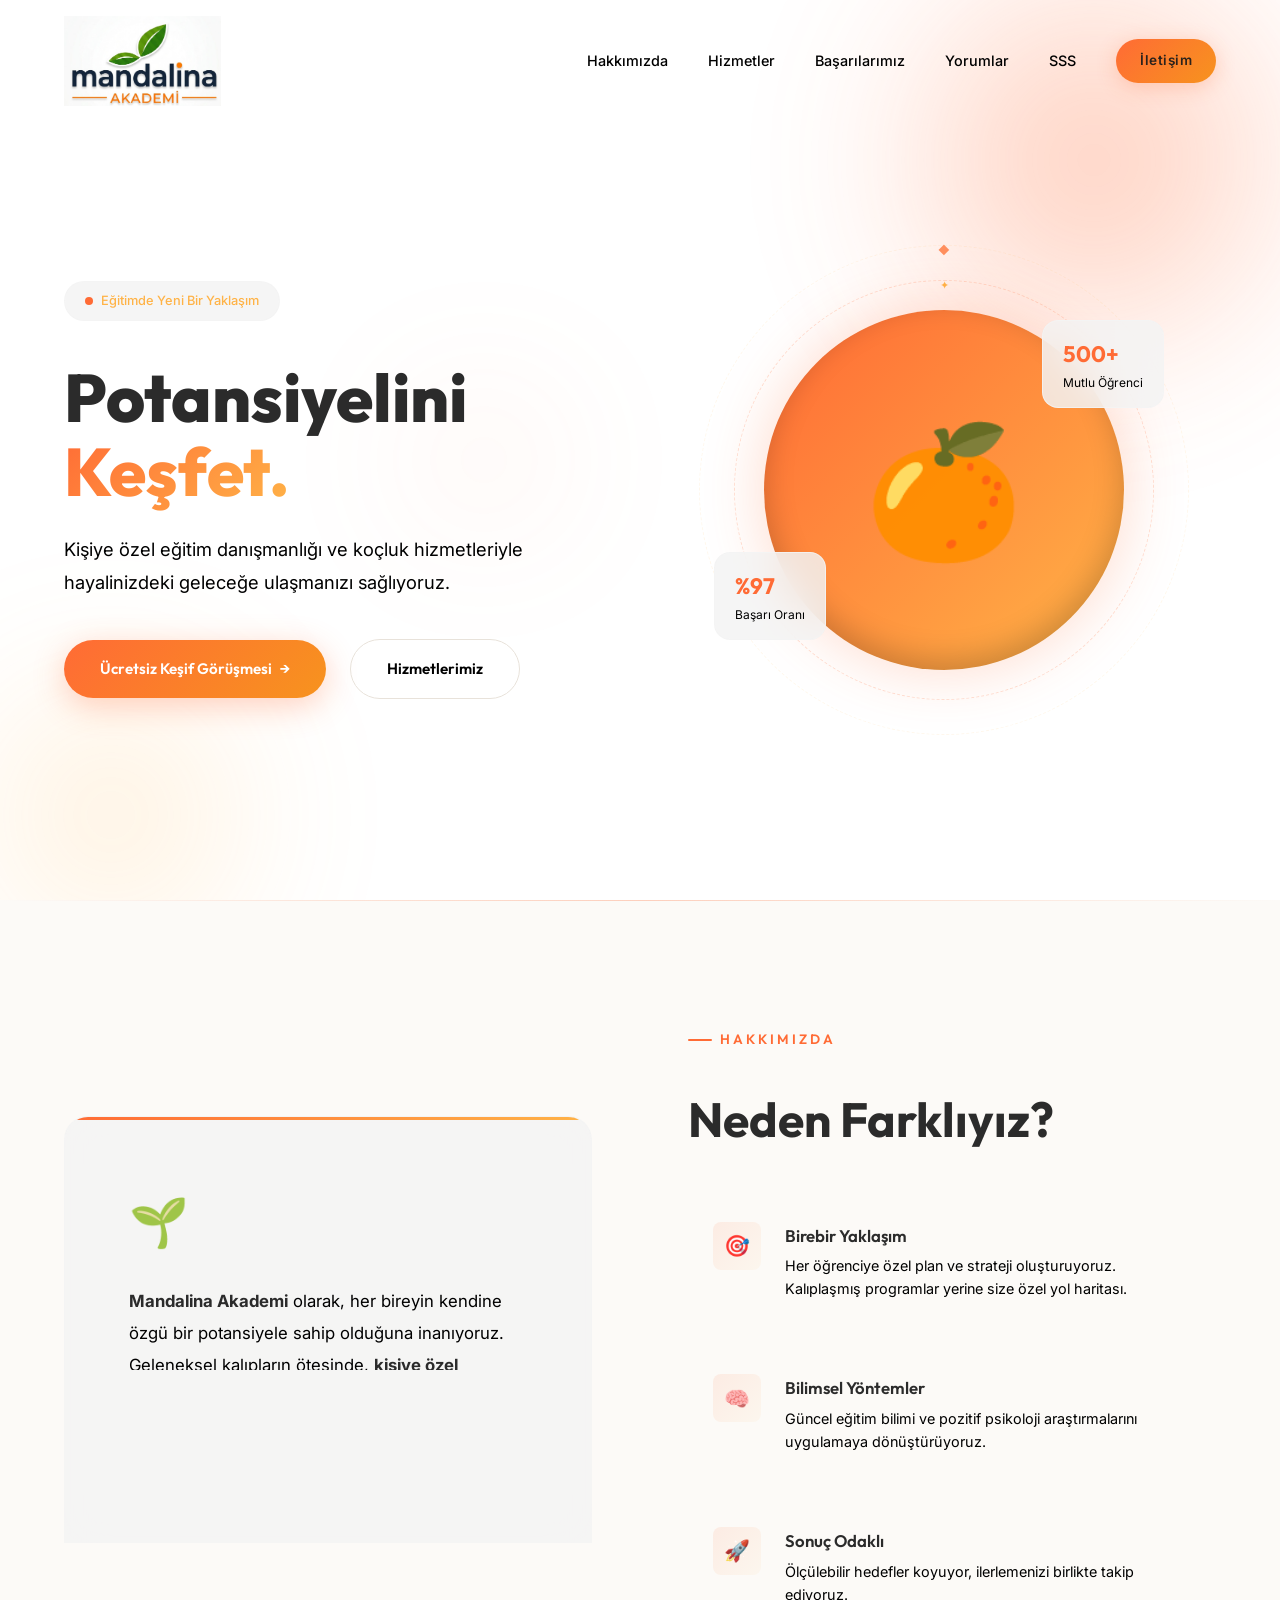
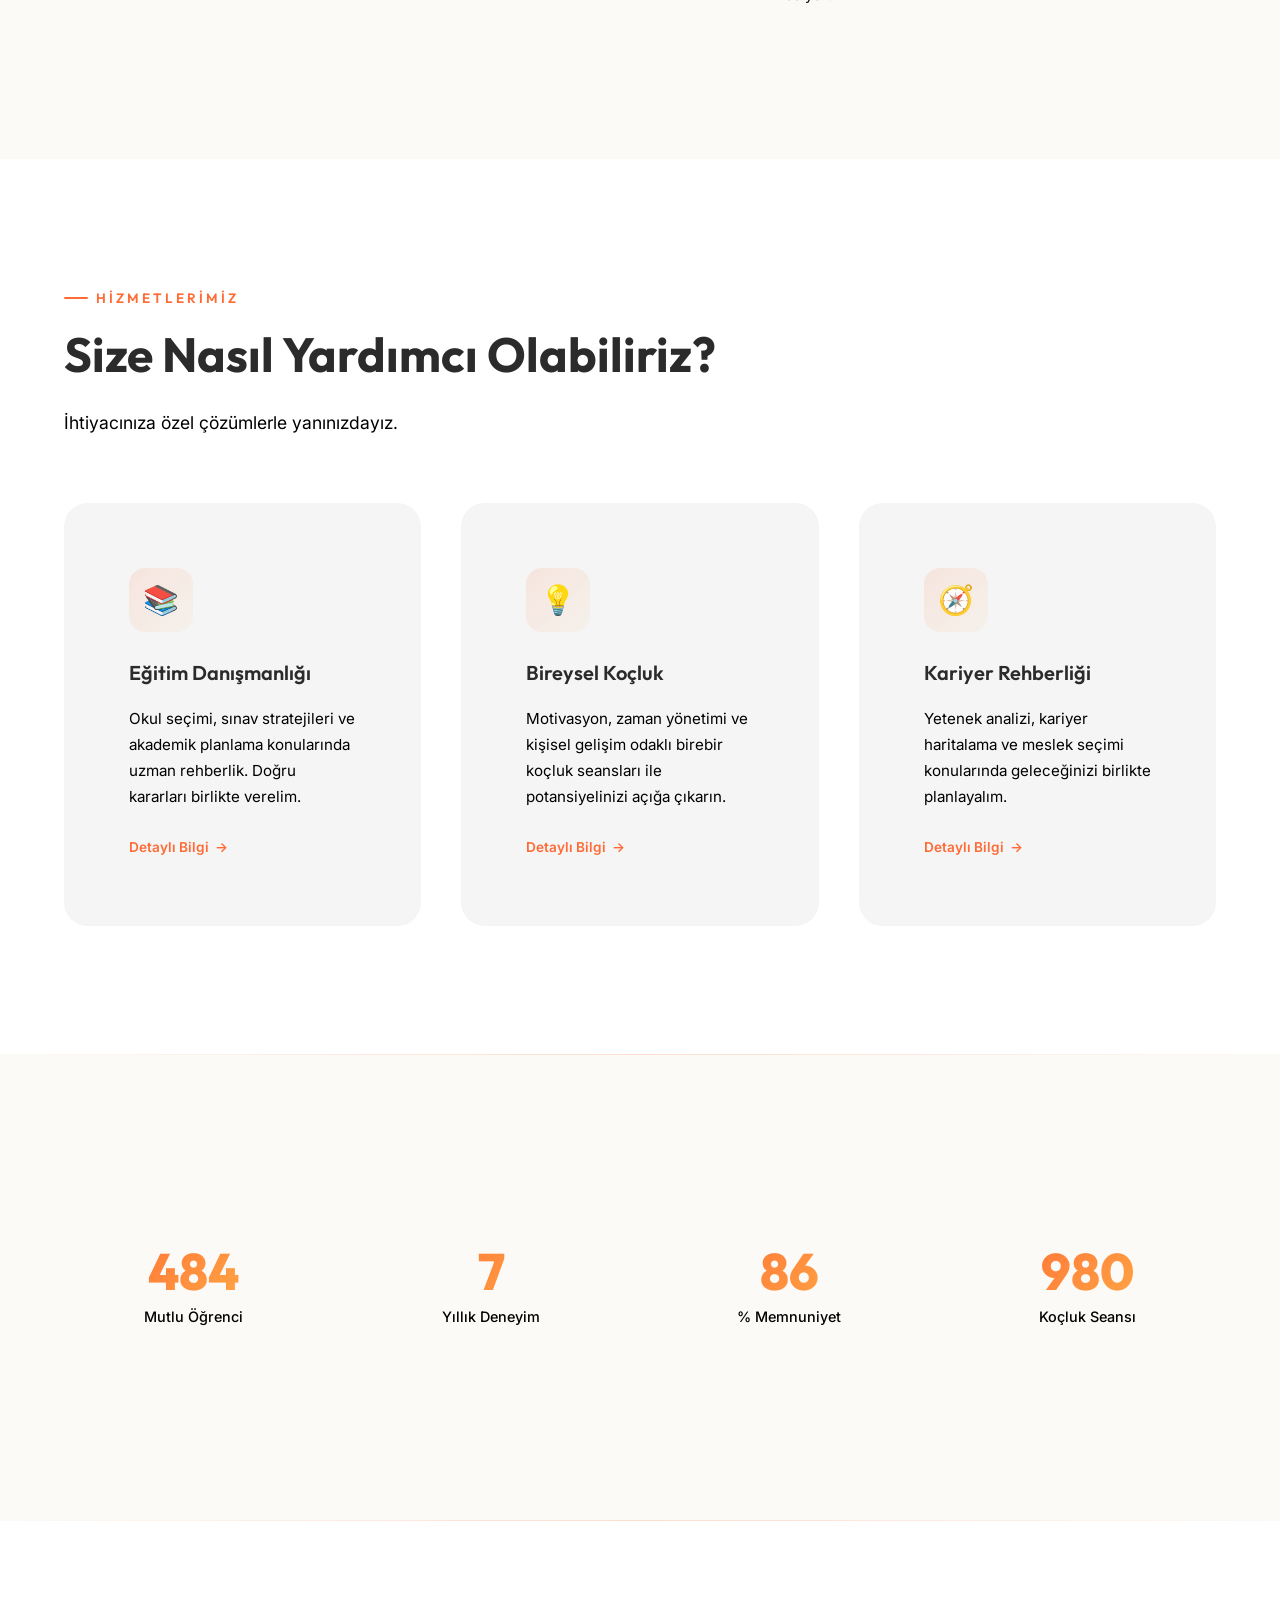
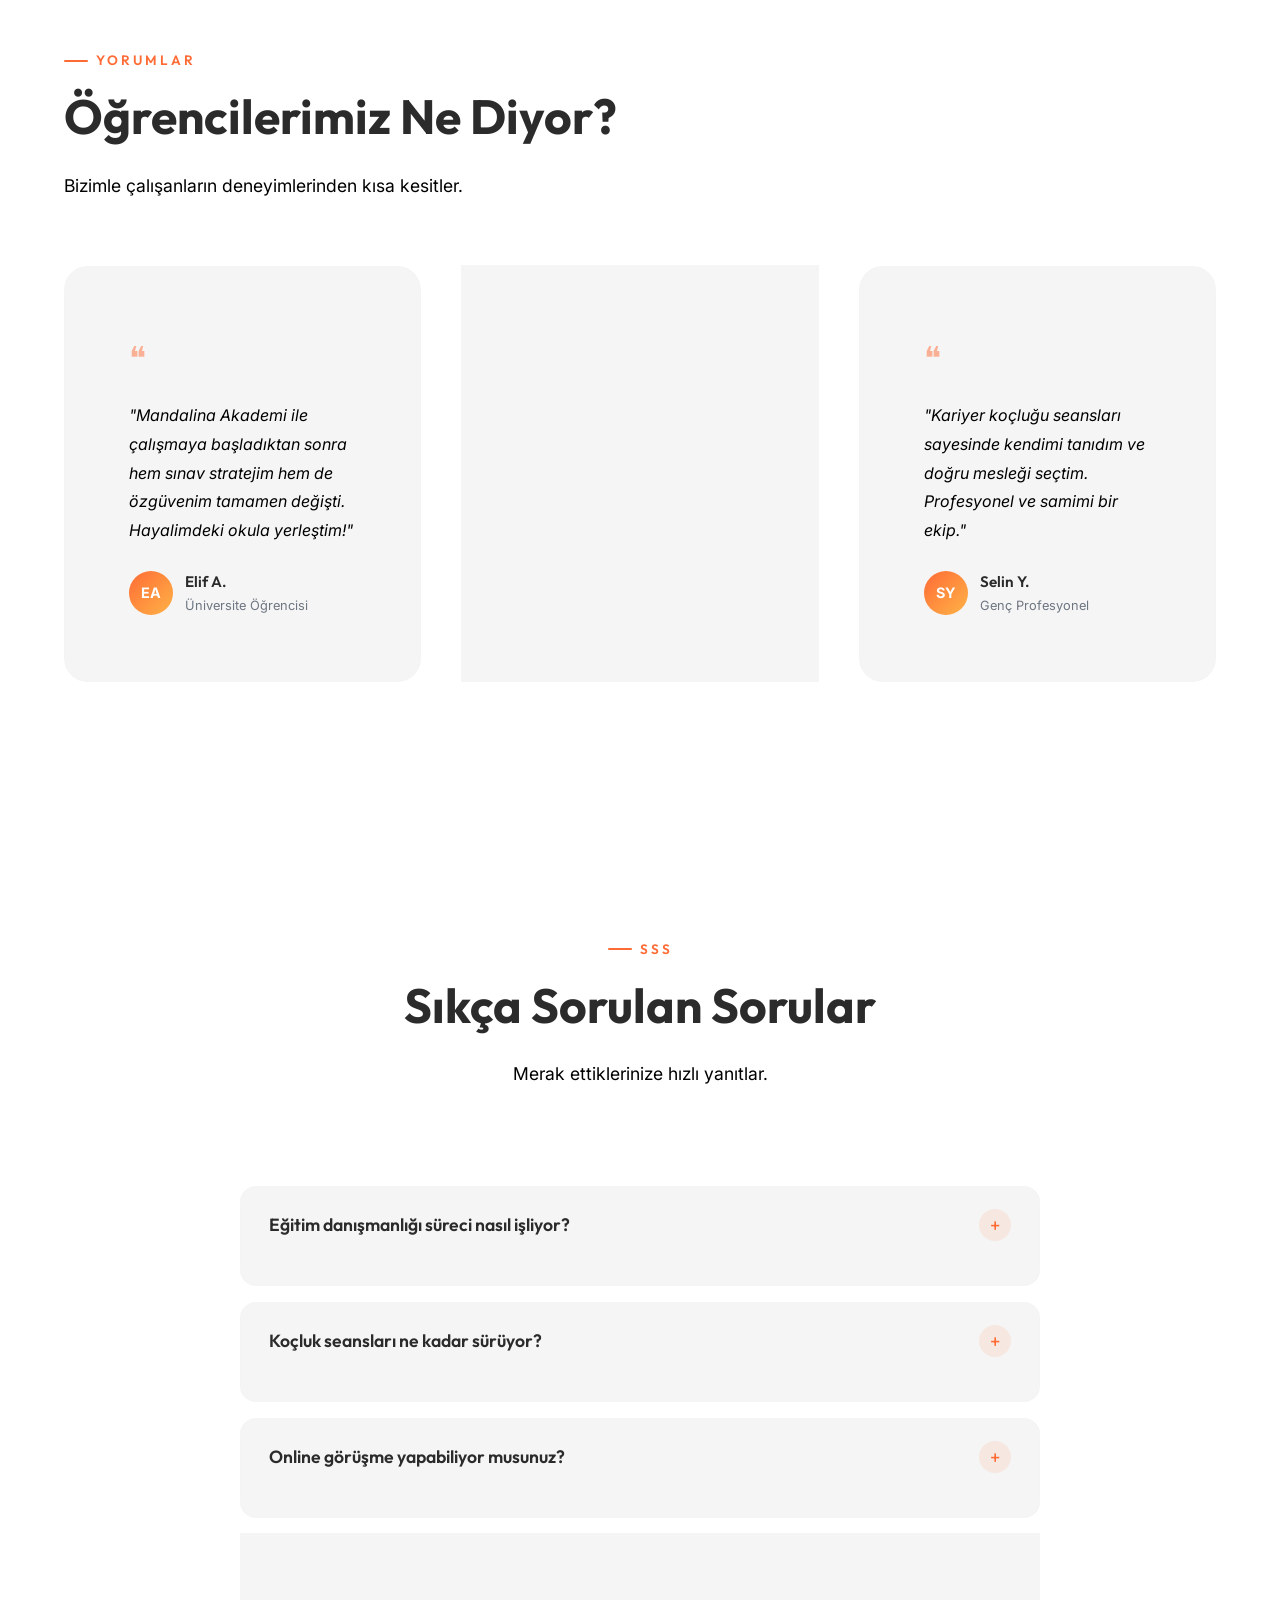
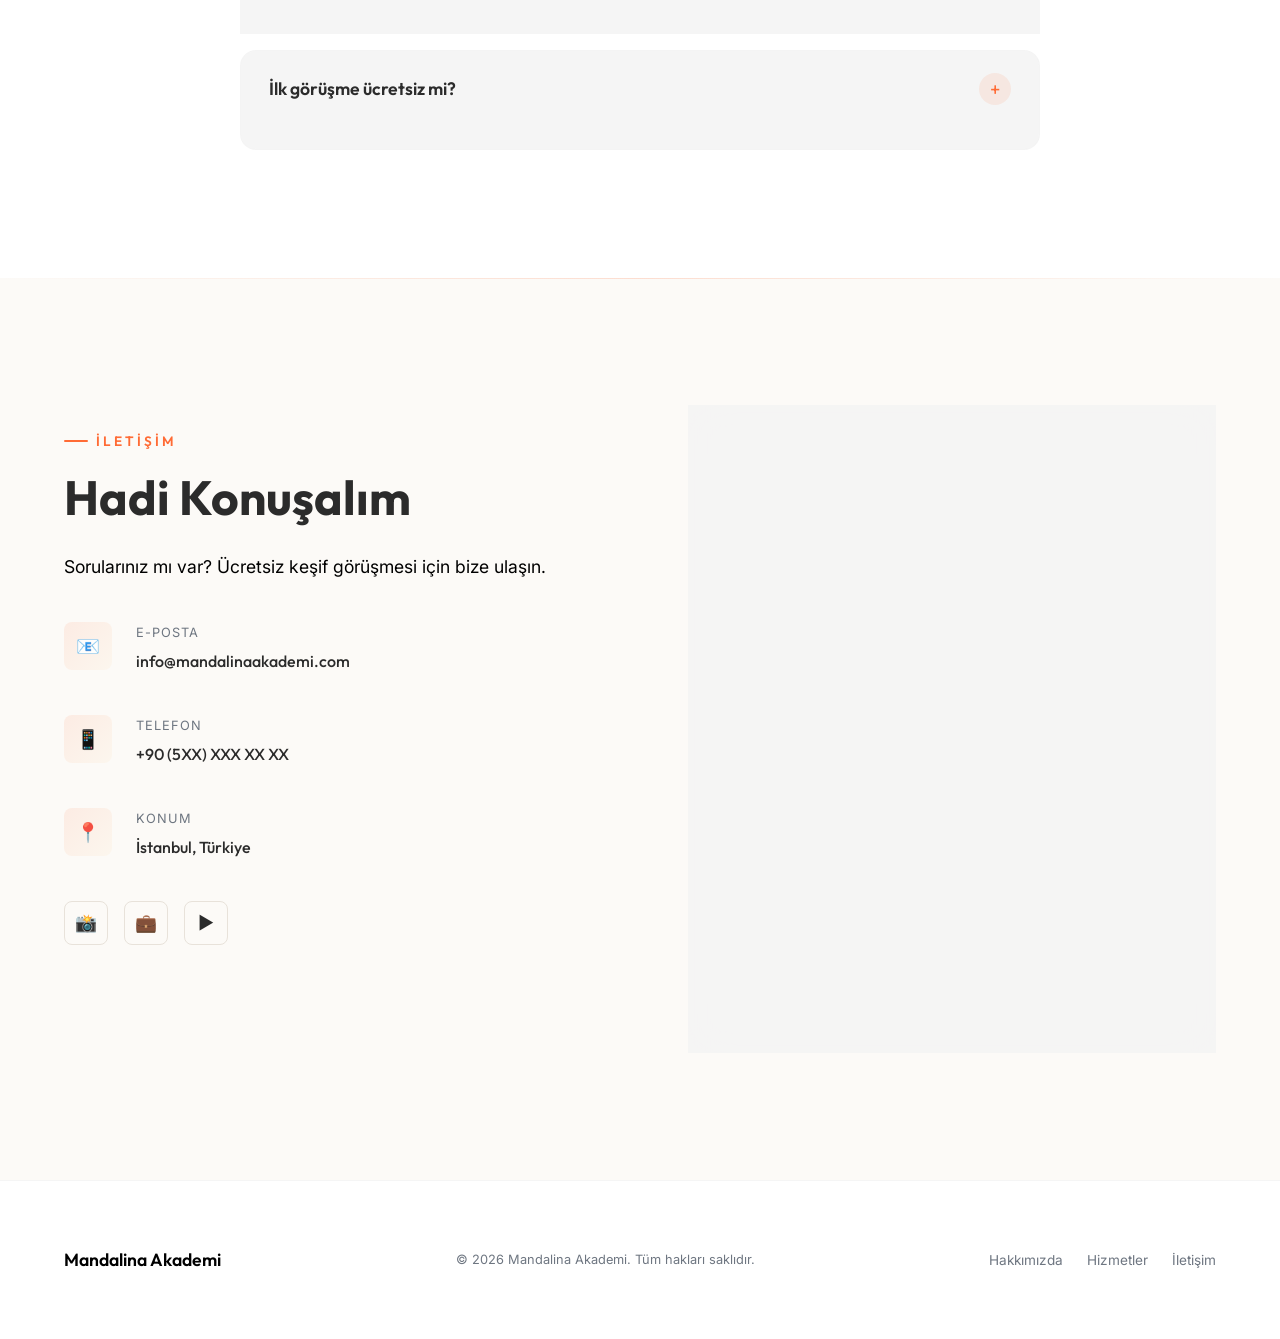
==== commit b8610f23: "a" ====
--- a/index.html
+++ b/index.html
@@ -35,7 +35,7 @@
   <nav class="navbar" id="navbar">
     <div class="container">
       <a href="#hero" class="nav-logo">
-        <span>Mandalina Akademi</span>
+        <img src="logo.png" alt="logo" height="90">
       </a>
 
       <div class="nav-links" id="navLinks">
--- a/style.css
+++ b/style.css
@@ -15,21 +15,22 @@
   --clr-accent-glow: #F7931E;
   --clr-gold: #FFD700;
 
-  --clr-bg-deep: #0A0E14;
-  --clr-bg: #0D1117;
-  --clr-bg-card: #161B22;
-  --clr-bg-card-hover: #1C2230;
-  --clr-bg-elevated: #21262D;
-
-  --clr-text: #F0F6FC;
-  --clr-text-muted: #8B949E;
+  --clr-bg-deep: #ffffff;
+  --clr-bg: #FCFAF7;
+  --clr-bg-card: #FFFFFF;
+  --clr-bg-card-hover: #c4c4c4;
+  --clr-bg-elevated: #ffffff;
+
+  --clr-text1:rgb(255, 255, 255);
+  --clr-text: #1b1b1bed;
+  --clr-text-muted: #000000;
   --clr-text-subtle: #6E7681;
-  --clr-border: rgba(255, 107, 53, 0.15);
+  --clr-border: #E8E2DA;
   --clr-border-hover: rgba(255, 107, 53, 0.35);
 
   /* Glass */
-  --glass-bg: rgba(22, 27, 34, 0.6);
-  --glass-border: rgba(255, 255, 255, 0.06);
+  --glass-bg: rgba(243, 243, 243, 0.84);
+  --glass-border: rgba(243, 243, 243, 0.84);
   --glass-blur: 20px;
 
   /* Typography */
@@ -60,10 +61,10 @@
   --duration-slow: 0.7s;
 
   /* Shadows */
-  --shadow-glow: 0 0 40px rgba(255, 107, 53, 0.15);
+  --shadow-glow: 0 0 40px rgba(255, 255, 255, 0.15);
   --shadow-glow-strong: 0 0 60px rgba(255, 107, 53, 0.25);
-  --shadow-card: 0 8px 32px rgba(0, 0, 0, 0.3);
-  --shadow-elevated: 0 16px 48px rgba(0, 0, 0, 0.4);
+  --shadow-card: 0 8px 32px rgba(255, 255, 255, 0.754);
+  --shadow-elevated: 0 16px 48px rgba(255, 255, 255, 0.4);
 }
 
 /* ── Reset & Base ── */
@@ -192,7 +193,7 @@
 }
 
 .navbar.scrolled {
-  background: rgba(10, 14, 20, 0.85);
+  background: rgba(240, 240, 240, 0.755);
   backdrop-filter: blur(20px);
   -webkit-backdrop-filter: blur(20px);
   border-bottom: 1px solid var(--glass-border);
@@ -991,7 +992,7 @@
 }
 
 .faq-item.active {
-  background: rgba(22, 27, 34, 0.85);
+  background: rgba(255, 255, 255, 0.85);
   border-color: rgba(255, 107, 53, 0.4);
   box-shadow: var(--shadow-glow);
 }
@@ -1038,13 +1039,13 @@
 
 .faq-item:hover .faq-icon {
   background: var(--clr-primary);
-  color: var(--clr-text);
+  color: var(--clr-text1);
   transform: scale(1.05);
 }
 
 .faq-item.active .faq-icon {
   background: var(--clr-primary);
-  color: var(--clr-text);
+  color: var(--clr-text1);
   transform: rotate(45deg);
 }
 
